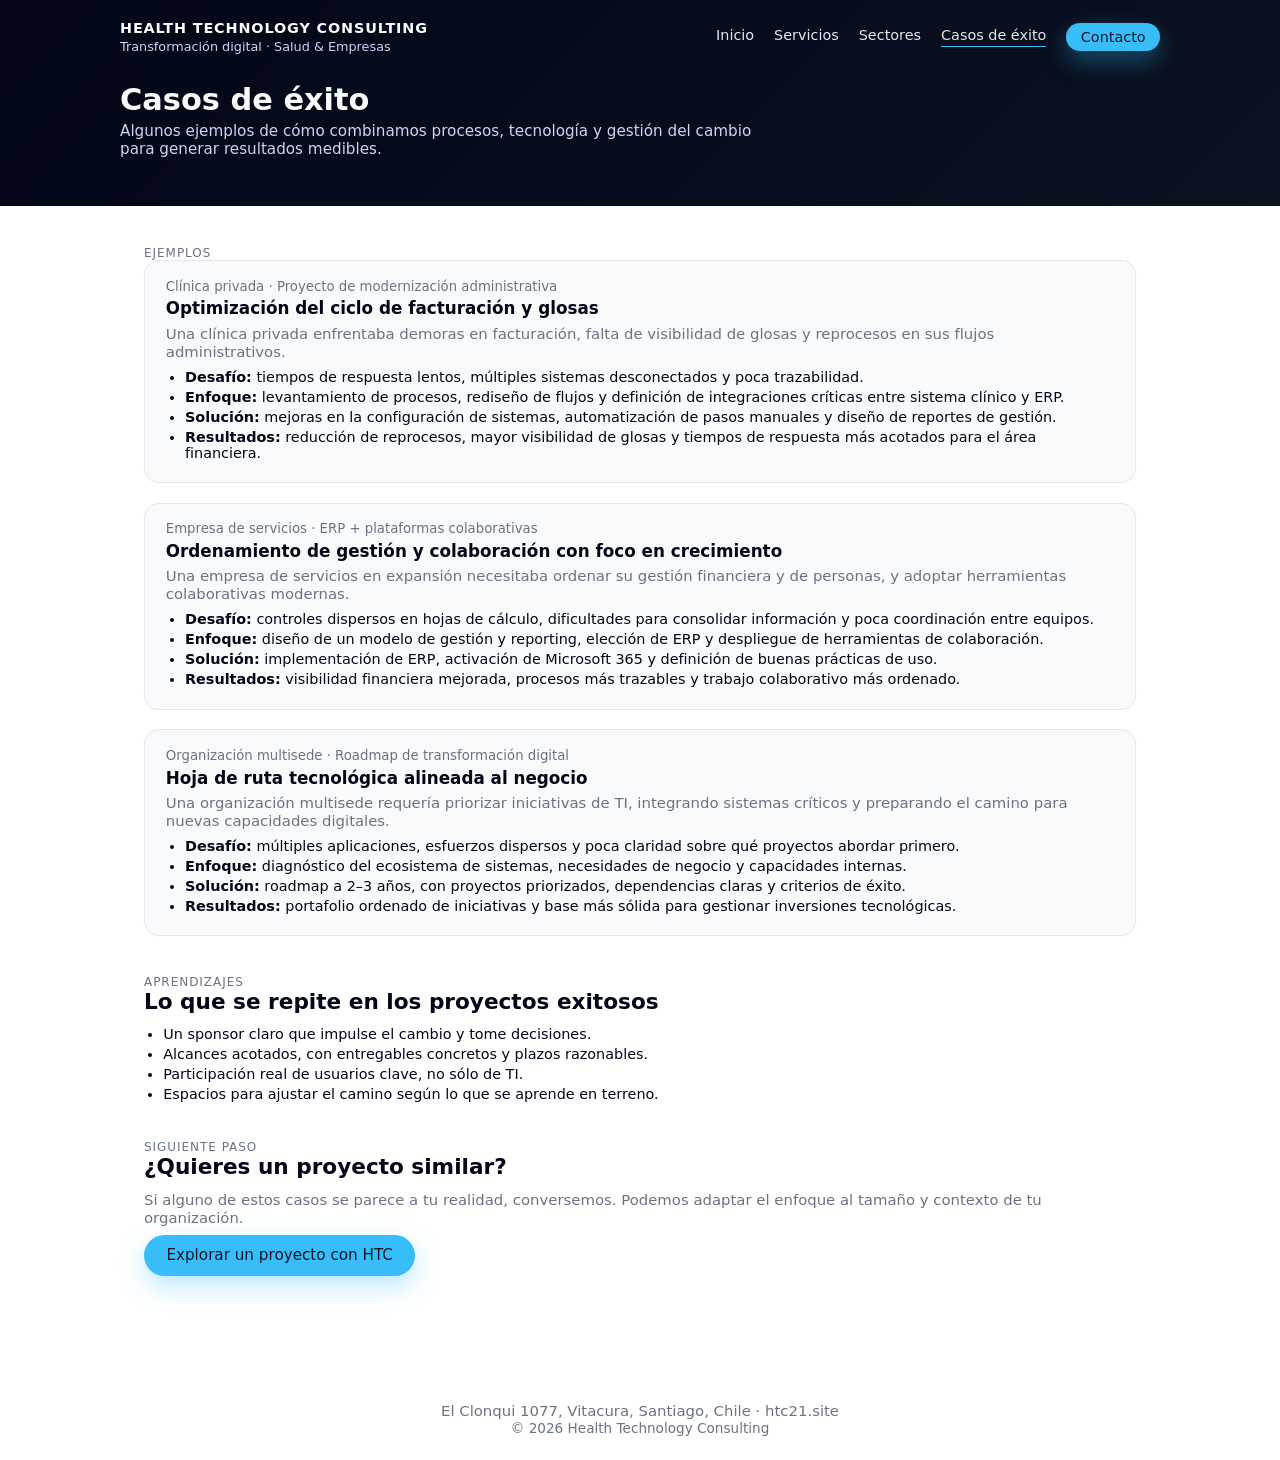
==== casos.html @ 1c78a52b "Add main pages for Health Technology Consulting website: index, sectors, and services - Created inde" ====
<!DOCTYPE html>
<html lang="es">
<head>
  <meta charset="UTF-8" />
  <title>Casos de éxito · Health Technology Consulting</title>
  <meta name="viewport" content="width=device-width, initial-scale=1.0" />
  <meta name="description" content="Casos de éxito de Health Technology Consulting en proyectos de transformación digital, integración de sistemas y mejora de procesos en salud y empresas." />
  <style>
    :root {
      --bg: #020617;
      --bg-light: #0b1220;
      --text-main: #020617;
      --text-soft: #6b7280;
      --accent: #38bdf8;
    }
    * { box-sizing: border-box; }
    body {
      font-family: system-ui, -apple-system, BlinkMacSystemFont, "Segoe UI", sans-serif;
      margin: 0;
      padding: 0;
      color: var(--text-main);
      background: #ffffff;
    }
    header {
      padding: 1.25rem 1.5rem 2.5rem;
      background: linear-gradient(135deg, var(--bg), var(--bg-light));
      color: #f9fafb;
    }
    .topbar {
      max-width: 1040px;
      margin: 0 auto 1.75rem;
      display: flex;
      flex-wrap: wrap;
      align-items: center;
      justify-content: space-between;
      gap: 1rem;
    }
    .brand {
      display: flex;
      flex-direction: column;
      gap: 0.2rem;
    }
    .brand-title {
      font-weight: 600;
      letter-spacing: 0.06em;
      text-transform: uppercase;
      font-size: 0.9rem;
    }
    .brand-sub {
      font-size: 0.8rem;
      color: #cbd5f5;
    }
    .nav {
      display: flex;
      flex-wrap: wrap;
      gap: 1.25rem;
      align-items: center;
      justify-content: flex-end;
      font-size: 0.9rem;
    }
    .nav a {
      color: #e5e7eb;
      text-decoration: none;
      padding-bottom: 0.15rem;
      border-bottom: 1px solid transparent;
    }
    .nav a:hover {
      border-bottom-color: rgba(148,163,184,0.9);
    }
    .nav a.active {
      border-bottom-color: var(--accent);
    }
    .nav a.nav-cta {
      border: none;
      padding: 0.4rem 0.9rem;
      border-radius: 999px;
      background: var(--accent);
      color: #0f172a;
      font-weight: 500;
      box-shadow: 0 10px 25px rgba(56,189,248,0.35);
    }
    .subtitle-header {
      max-width: 1040px;
      margin: 0 auto;
    }
    h1 {
      margin: 0.5rem 0 0.3rem;
      font-size: 1.9rem;
    }
    .subtitle {
      margin-top: 0.25rem;
      font-size: 0.95rem;
      color: #cbd5f5;
      max-width: 640px;
    }
    main {
      max-width: 1040px;
      margin: 2.5rem auto;
      padding: 0 1.5rem 3rem;
    }
    h2 {
      margin: 0 0 0.75rem;
      font-size: 1.35rem;
    }
    h3 {
      margin: 0 0 0.4rem;
      font-size: 1.05rem;
    }
    p { margin: 0.4rem 0 0.5rem; }
    .soft {
      color: var(--text-soft);
      font-size: 0.93rem;
    }
    .caps {
      text-transform: uppercase;
      letter-spacing: 0.08em;
      font-size: 0.75rem;
      color: var(--text-soft);
    }
    .section {
      margin-bottom: 2.4rem;
    }
    .case {
      border-radius: 0.9rem;
      border: 1px solid #e5e7eb;
      padding: 1.1rem 1.3rem;
      background: #f9fafb;
      margin-bottom: 1.2rem;
    }
    .case-meta {
      font-size: 0.83rem;
      color: var(--text-soft);
      margin-bottom: 0.3rem;
    }
    ul { padding-left: 1.2rem; margin: 0.4rem 0 0; }
    li { margin-bottom: 0.25rem; font-size: 0.9rem; }
    .btn-primary {
      display: inline-block;
      padding: 0.7rem 1.4rem;
      border-radius: 999px;
      border: none;
      cursor: pointer;
      font-size: 0.95rem;
      font-weight: 500;
      text-decoration: none;
      background: var(--accent);
      color: #0f172a;
      box-shadow: 0 10px 25px rgba(56,189,248,0.35);
      transition: transform 0.08s ease-out, box-shadow 0.08s ease-out;
    }
    .btn-primary:hover {
      transform: translateY(-1px);
      box-shadow: 0 14px 32px rgba(56,189,248,0.45);
    }
    a { color: #2563eb; text-decoration: none; }
    a:hover { text-decoration: underline; }
    footer {
      text-align: center;
      font-size: 0.85rem;
      color: var(--text-soft);
      margin: 0 0 1.5rem;
      padding: 0 1.5rem;
    }
  </style>
</head>
<body>
  <header>
    <div class="topbar">
      <div class="brand">
        <div class="brand-title">Health Technology Consulting</div>
        <div class="brand-sub">Transformación digital · Salud & Empresas</div>
      </div>
      <nav class="nav">
        <a href="index.html">Inicio</a>
        <a href="servicios.html">Servicios</a>
        <a href="sectores.html">Sectores</a>
        <a href="casos.html" class="active">Casos de éxito</a>
        <a href="contacto.html" class="nav-cta">Contacto</a>
      </nav>
    </div>
    <div class="subtitle-header">
      <h1>Casos de éxito</h1>
      <p class="subtitle">
        Algunos ejemplos de cómo combinamos procesos, tecnología y gestión del cambio para generar resultados medibles.
      </p>
    </div>
  </header>

  <main>
    <section class="section">
      <div class="caps">Ejemplos</div>

      <article class="case">
        <div class="case-meta">Clínica privada · Proyecto de modernización administrativa</div>
        <h3>Optimización del ciclo de facturación y glosas</h3>
        <p class="soft">
          Una clínica privada enfrentaba demoras en facturación, falta de visibilidad de glosas y reprocesos en sus flujos administrativos.
        </p>
        <ul>
          <li><strong>Desafío:</strong> tiempos de respuesta lentos, múltiples sistemas desconectados y poca trazabilidad.</li>
          <li><strong>Enfoque:</strong> levantamiento de procesos, rediseño de flujos y definición de integraciones críticas entre sistema clínico y ERP.</li>
          <li><strong>Solución:</strong> mejoras en la configuración de sistemas, automatización de pasos manuales y diseño de reportes de gestión.</li>
          <li><strong>Resultados:</strong> reducción de reprocesos, mayor visibilidad de glosas y tiempos de respuesta más acotados para el área financiera.</li>
        </ul>
      </article>

      <article class="case">
        <div class="case-meta">Empresa de servicios · ERP + plataformas colaborativas</div>
        <h3>Ordenamiento de gestión y colaboración con foco en crecimiento</h3>
        <p class="soft">
          Una empresa de servicios en expansión necesitaba ordenar su gestión financiera y de personas, y adoptar herramientas colaborativas modernas.
        </p>
        <ul>
          <li><strong>Desafío:</strong> controles dispersos en hojas de cálculo, dificultades para consolidar información y poca coordinación entre equipos.</li>
          <li><strong>Enfoque:</strong> diseño de un modelo de gestión y reporting, elección de ERP y despliegue de herramientas de colaboración.</li>
          <li><strong>Solución:</strong> implementación de ERP, activación de Microsoft 365 y definición de buenas prácticas de uso.</li>
          <li><strong>Resultados:</strong> visibilidad financiera mejorada, procesos más trazables y trabajo colaborativo más ordenado.</li>
        </ul>
      </article>

      <article class="case">
        <div class="case-meta">Organización multisede · Roadmap de transformación digital</div>
        <h3>Hoja de ruta tecnológica alineada al negocio</h3>
        <p class="soft">
          Una organización multisede requería priorizar iniciativas de TI, integrando sistemas críticos y preparando el camino para nuevas capacidades digitales.
        </p>
        <ul>
          <li><strong>Desafío:</strong> múltiples aplicaciones, esfuerzos dispersos y poca claridad sobre qué proyectos abordar primero.</li>
          <li><strong>Enfoque:</strong> diagnóstico del ecosistema de sistemas, necesidades de negocio y capacidades internas.</li>
          <li><strong>Solución:</strong> roadmap a 2–3 años, con proyectos priorizados, dependencias claras y criterios de éxito.</li>
          <li><strong>Resultados:</strong> portafolio ordenado de iniciativas y base más sólida para gestionar inversiones tecnológicas.</li>
        </ul>
      </article>
    </section>

    <section class="section">
      <div class="caps">Aprendizajes</div>
      <h2>Lo que se repite en los proyectos exitosos</h2>
      <ul>
        <li>Un sponsor claro que impulse el cambio y tome decisiones.</li>
        <li>Alcances acotados, con entregables concretos y plazos razonables.</li>
        <li>Participación real de usuarios clave, no sólo de TI.</li>
        <li>Espacios para ajustar el camino según lo que se aprende en terreno.</li>
      </ul>
    </section>

    <section class="section">
      <div class="caps">Siguiente paso</div>
      <h2>¿Quieres un proyecto similar?</h2>
      <p class="soft">
        Si alguno de estos casos se parece a tu realidad, conversemos. Podemos adaptar el enfoque al tamaño y contexto de tu organización.
      </p>
      <a class="btn-primary" href="contacto.html">Explorar un proyecto con HTC</a>
    </section>
  </main>

  <footer>
    <div class="soft">
      El Clonqui 1077, Vitacura, Santiago, Chile · htc21.site
    </div>
    © <span id="year"></span> Health Technology Consulting
  </footer>

  <script>
    document.getElementById('year').textContent = new Date().getFullYear();
  </script>
</body>
</html>
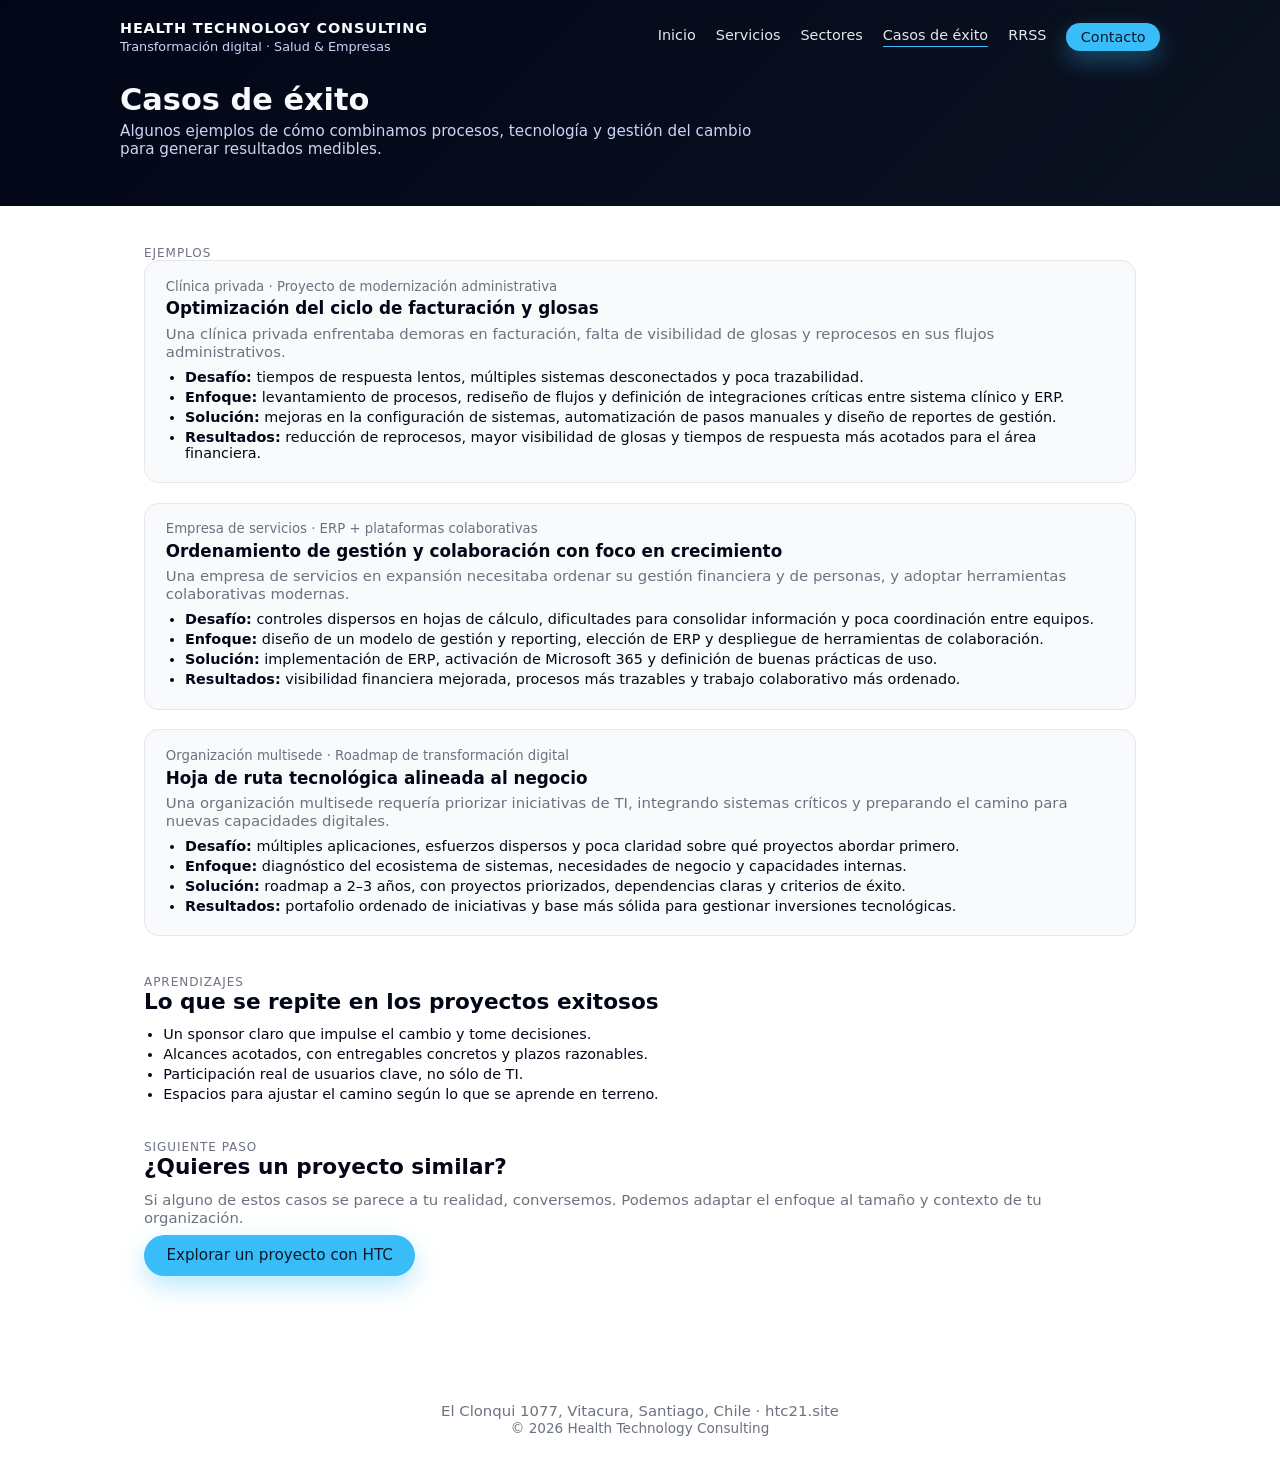
==== commit 216e0c44: "Add RRSS page and navigation link to enhance social media presence" ====
--- a/casos.html
+++ b/casos.html
@@ -5,6 +5,9 @@
   <title>Casos de éxito · Health Technology Consulting</title>
   <meta name="viewport" content="width=device-width, initial-scale=1.0" />
   <meta name="description" content="Casos de éxito de Health Technology Consulting en proyectos de transformación digital, integración de sistemas y mejora de procesos en salud y empresas." />
+  <!-- Cloudflare Web Analytics -->
+  <script defer src="https://static.cloudflareinsights.com/beacon.min.js" data-cf-beacon='{"token": "3866fabbafff4f0fb1243a3785478f1d"}'></script>
+  <!-- End Cloudflare Web Analytics -->
   <style>
     :root {
       --bg: #020617;
@@ -175,6 +178,7 @@
         <a href="servicios.html">Servicios</a>
         <a href="sectores.html">Sectores</a>
         <a href="casos.html" class="active">Casos de éxito</a>
+        <a href="rrss.html">RRSS</a>
         <a href="contacto.html" class="nav-cta">Contacto</a>
       </nav>
     </div>
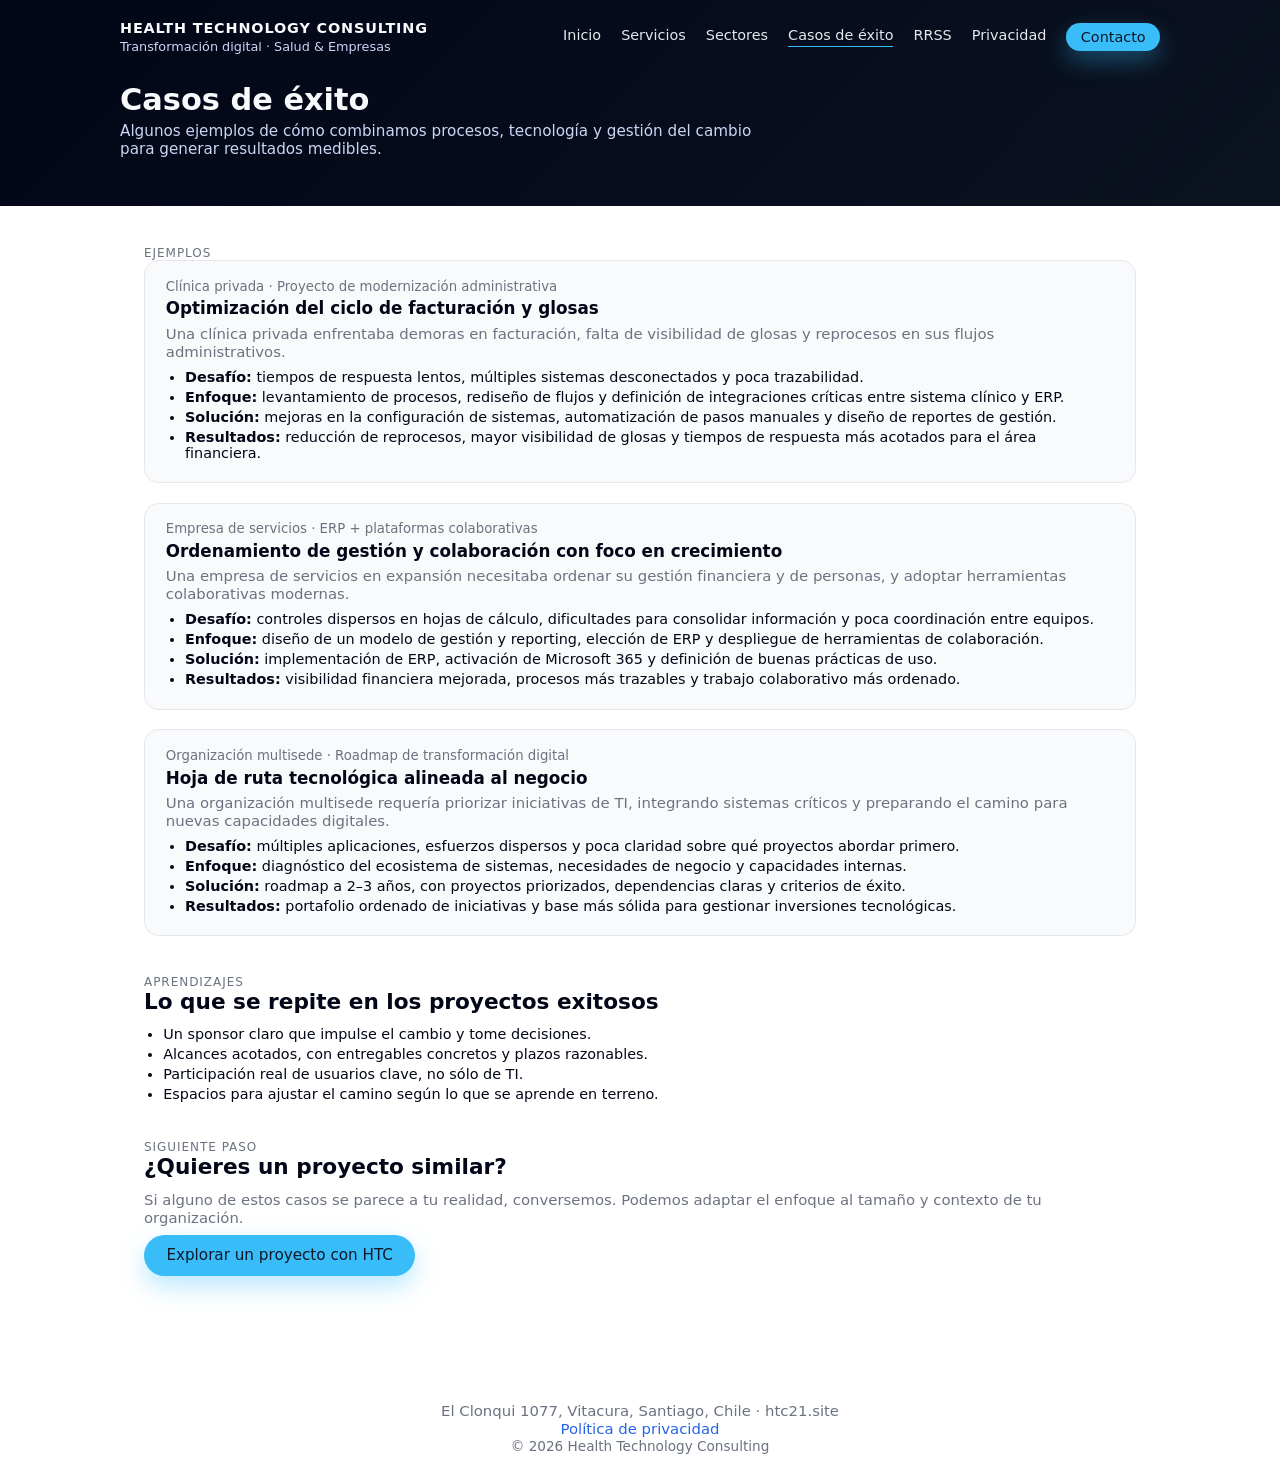
==== commit dadd9d00: "Add privacy policy page and link it in navigation and footer across multiple HTML files" ====
--- a/casos.html
+++ b/casos.html
@@ -179,6 +179,7 @@
         <a href="sectores.html">Sectores</a>
         <a href="casos.html" class="active">Casos de éxito</a>
         <a href="rrss.html">RRSS</a>
+        <a href="privacidad.html">Privacidad</a>
         <a href="contacto.html" class="nav-cta">Contacto</a>
       </nav>
     </div>
@@ -262,6 +263,9 @@
     <div class="soft">
       El Clonqui 1077, Vitacura, Santiago, Chile · htc21.site
     </div>
+    <div class="soft">
+      <a href="privacidad.html">Política de privacidad</a>
+    </div>
     © <span id="year"></span> Health Technology Consulting
   </footer>
 
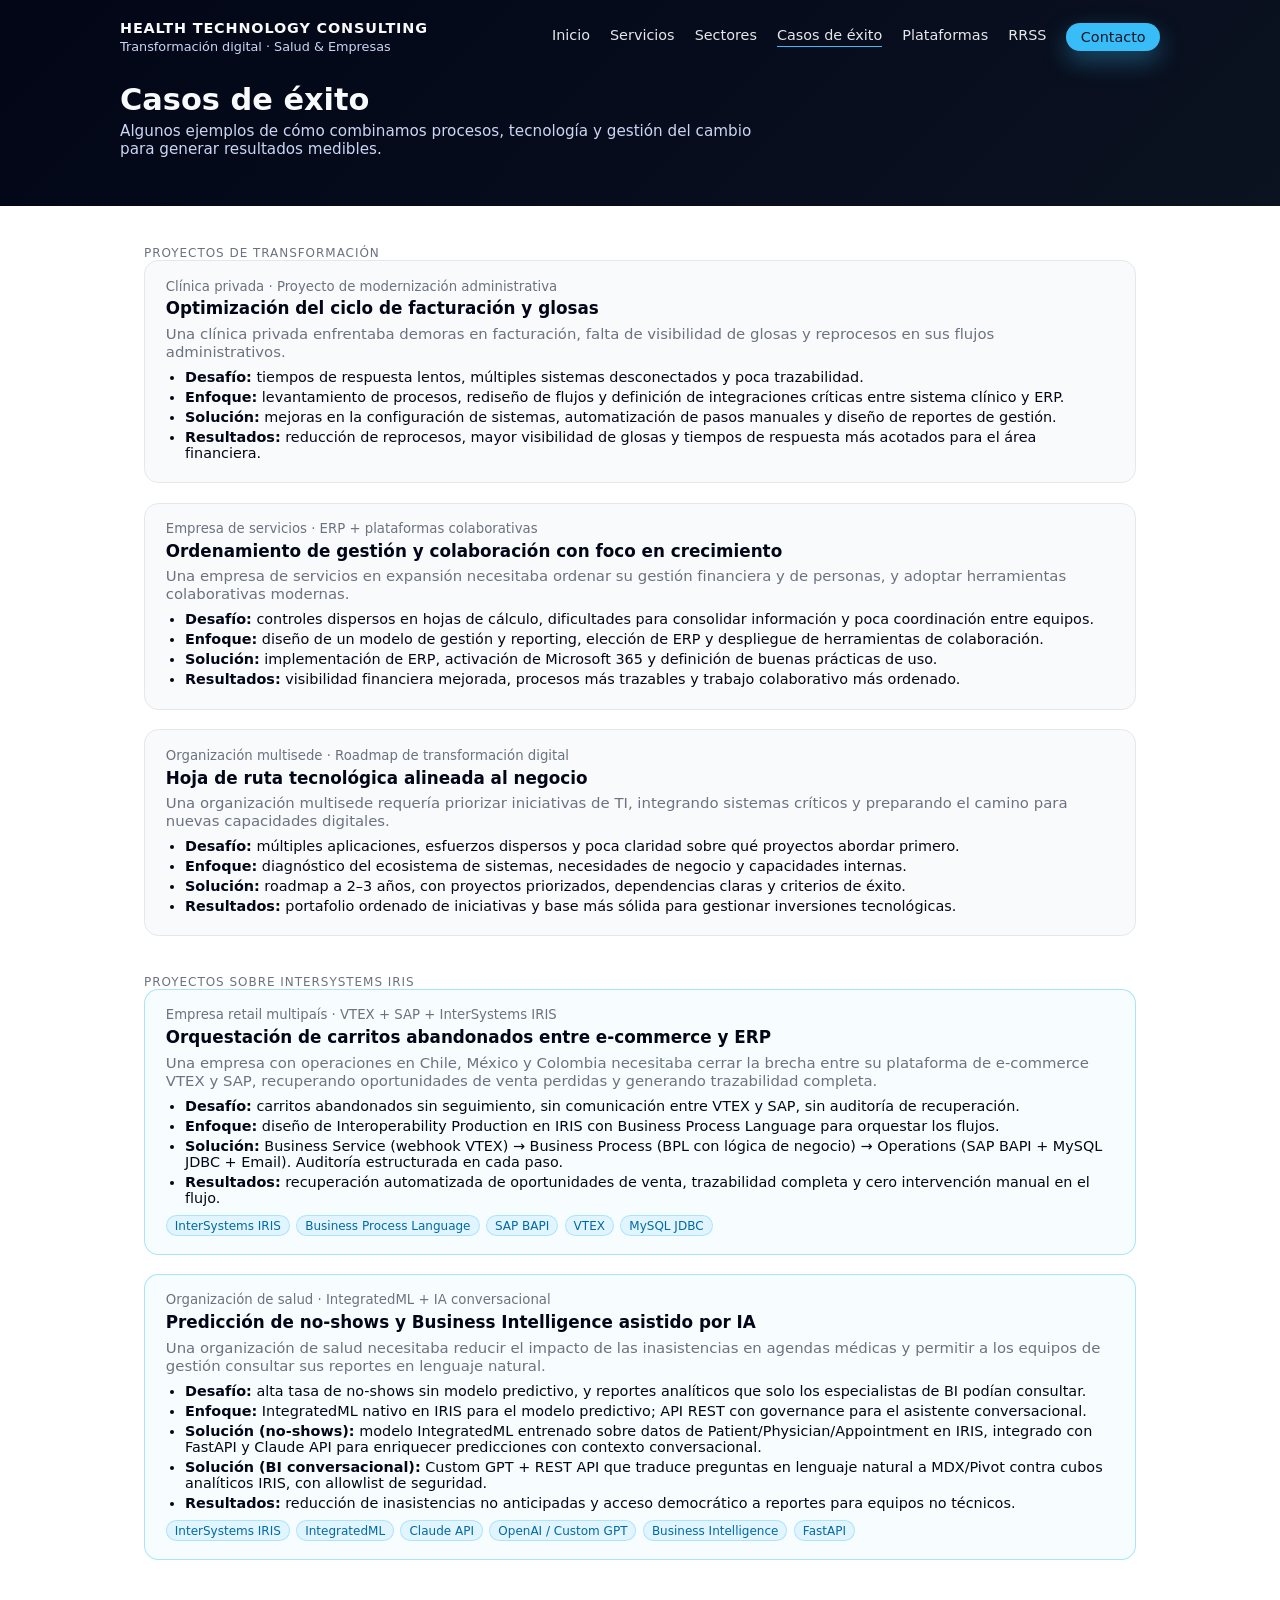
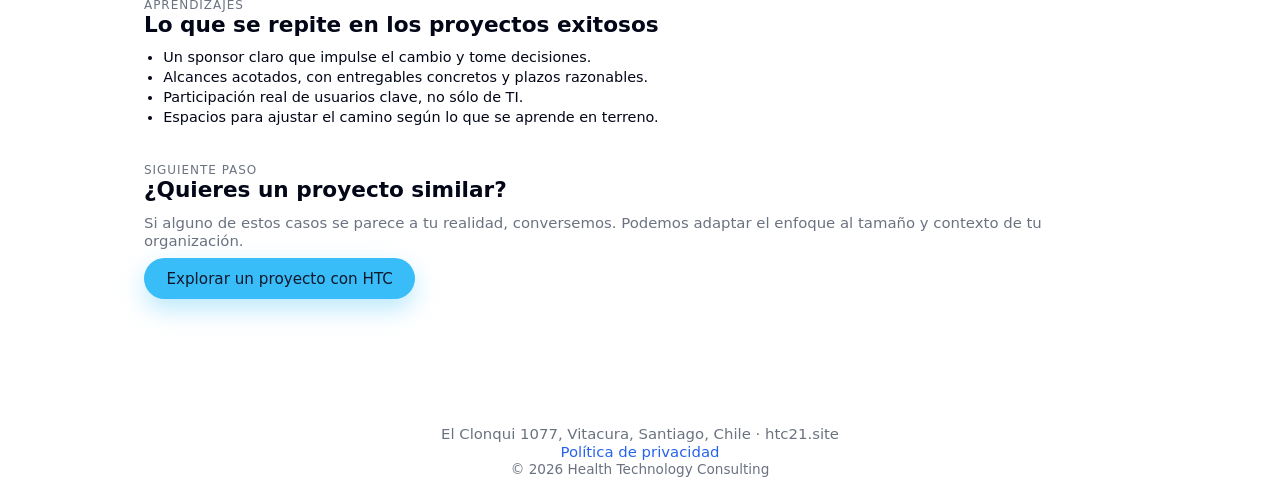
==== commit 302f52d0: "feat: Update sectores and servicios pages with new content and improved descriptions; add intersyste" ====
--- a/casos.html
+++ b/casos.html
@@ -4,166 +4,17 @@
   <meta charset="UTF-8" />
   <title>Casos de éxito · Health Technology Consulting</title>
   <meta name="viewport" content="width=device-width, initial-scale=1.0" />
-  <meta name="description" content="Casos de éxito de Health Technology Consulting en proyectos de transformación digital, integración de sistemas y mejora de procesos en salud y empresas." />
+  <meta name="description" content="Casos de éxito de Health Technology Consulting en proyectos de transformación digital, integración de sistemas, InterSystems IRIS y mejora de procesos en salud y empresas." />
   <!-- Cloudflare Web Analytics -->
   <script defer src="https://static.cloudflareinsights.com/beacon.min.js" data-cf-beacon='{"token": "3866fabbafff4f0fb1243a3785478f1d"}'></script>
   <!-- End Cloudflare Web Analytics -->
+  <link rel="stylesheet" href="style.css" />
   <style>
-    :root {
-      --bg: #020617;
-      --bg-light: #0b1220;
-      --text-main: #020617;
-      --text-soft: #6b7280;
-      --accent: #38bdf8;
-    }
-    * { box-sizing: border-box; }
-    body {
-      font-family: system-ui, -apple-system, BlinkMacSystemFont, "Segoe UI", sans-serif;
-      margin: 0;
-      padding: 0;
-      color: var(--text-main);
-      background: #ffffff;
-    }
-    header {
-      padding: 1.25rem 1.5rem 2.5rem;
-      background: linear-gradient(135deg, var(--bg), var(--bg-light));
-      color: #f9fafb;
-    }
-    .topbar {
-      max-width: 1040px;
-      margin: 0 auto 1.75rem;
-      display: flex;
-      flex-wrap: wrap;
-      align-items: center;
-      justify-content: space-between;
-      gap: 1rem;
-    }
-    .brand {
-      display: flex;
-      flex-direction: column;
-      gap: 0.2rem;
-    }
-    .brand-title {
-      font-weight: 600;
-      letter-spacing: 0.06em;
-      text-transform: uppercase;
-      font-size: 0.9rem;
-    }
-    .brand-sub {
-      font-size: 0.8rem;
-      color: #cbd5f5;
-    }
-    .nav {
-      display: flex;
-      flex-wrap: wrap;
-      gap: 1.25rem;
-      align-items: center;
-      justify-content: flex-end;
-      font-size: 0.9rem;
-    }
-    .nav a {
-      color: #e5e7eb;
-      text-decoration: none;
-      padding-bottom: 0.15rem;
-      border-bottom: 1px solid transparent;
-    }
-    .nav a:hover {
-      border-bottom-color: rgba(148,163,184,0.9);
-    }
-    .nav a.active {
-      border-bottom-color: var(--accent);
-    }
-    .nav a.nav-cta {
-      border: none;
-      padding: 0.4rem 0.9rem;
-      border-radius: 999px;
-      background: var(--accent);
-      color: #0f172a;
-      font-weight: 500;
-      box-shadow: 0 10px 25px rgba(56,189,248,0.35);
-    }
-    .subtitle-header {
-      max-width: 1040px;
-      margin: 0 auto;
-    }
-    h1 {
-      margin: 0.5rem 0 0.3rem;
-      font-size: 1.9rem;
-    }
-    .subtitle {
-      margin-top: 0.25rem;
-      font-size: 0.95rem;
-      color: #cbd5f5;
-      max-width: 640px;
-    }
-    main {
-      max-width: 1040px;
-      margin: 2.5rem auto;
-      padding: 0 1.5rem 3rem;
-    }
-    h2 {
-      margin: 0 0 0.75rem;
-      font-size: 1.35rem;
-    }
-    h3 {
-      margin: 0 0 0.4rem;
-      font-size: 1.05rem;
-    }
-    p { margin: 0.4rem 0 0.5rem; }
-    .soft {
-      color: var(--text-soft);
-      font-size: 0.93rem;
-    }
-    .caps {
-      text-transform: uppercase;
-      letter-spacing: 0.08em;
-      font-size: 0.75rem;
-      color: var(--text-soft);
-    }
-    .section {
-      margin-bottom: 2.4rem;
-    }
-    .case {
-      border-radius: 0.9rem;
-      border: 1px solid #e5e7eb;
-      padding: 1.1rem 1.3rem;
-      background: #f9fafb;
-      margin-bottom: 1.2rem;
-    }
-    .case-meta {
-      font-size: 0.83rem;
-      color: var(--text-soft);
-      margin-bottom: 0.3rem;
-    }
-    ul { padding-left: 1.2rem; margin: 0.4rem 0 0; }
-    li { margin-bottom: 0.25rem; font-size: 0.9rem; }
-    .btn-primary {
-      display: inline-block;
-      padding: 0.7rem 1.4rem;
-      border-radius: 999px;
-      border: none;
-      cursor: pointer;
-      font-size: 0.95rem;
-      font-weight: 500;
-      text-decoration: none;
-      background: var(--accent);
-      color: #0f172a;
-      box-shadow: 0 10px 25px rgba(56,189,248,0.35);
-      transition: transform 0.08s ease-out, box-shadow 0.08s ease-out;
-    }
-    .btn-primary:hover {
-      transform: translateY(-1px);
-      box-shadow: 0 14px 32px rgba(56,189,248,0.45);
-    }
-    a { color: #2563eb; text-decoration: none; }
-    a:hover { text-decoration: underline; }
-    footer {
-      text-align: center;
-      font-size: 0.85rem;
-      color: var(--text-soft);
-      margin: 0 0 1.5rem;
-      padding: 0 1.5rem;
-    }
+    .case { border-radius: 0.9rem; border: 1px solid #e5e7eb; padding: 1.1rem 1.3rem; background: #f9fafb; margin-bottom: 1.2rem; }
+    .case.highlight { border-color: rgba(56,189,248,0.4); background: rgba(56,189,248,0.04); }
+    .case-meta { font-size: 0.83rem; color: var(--text-soft); margin-bottom: 0.3rem; }
+    .tag-row { display: flex; flex-wrap: wrap; gap: 0.4rem; margin-top: 0.6rem; }
+    .tag { font-size: 0.75rem; padding: 0.15rem 0.5rem; border-radius: 999px; background: rgba(56,189,248,0.12); color: #0369a1; border: 1px solid rgba(56,189,248,0.3); }
   </style>
 </head>
 <body>
@@ -177,9 +28,9 @@
         <a href="index.html">Inicio</a>
         <a href="servicios.html">Servicios</a>
         <a href="sectores.html">Sectores</a>
-        <a href="casos.html" class="active">Casos de éxito</a>
+        <a href="casos.html" class="active" aria-current="page">Casos de éxito</a>
+        <a href="intersystems.html">Plataformas</a>
         <a href="rrss.html">RRSS</a>
-        <a href="privacidad.html">Privacidad</a>
         <a href="contacto.html" class="nav-cta">Contacto</a>
       </nav>
     </div>
@@ -193,7 +44,7 @@
 
   <main>
     <section class="section">
-      <div class="caps">Ejemplos</div>
+      <div class="caps">Proyectos de transformación</div>
 
       <article class="case">
         <div class="case-meta">Clínica privada · Proyecto de modernización administrativa</div>
@@ -239,6 +90,54 @@
     </section>
 
     <section class="section">
+      <div class="caps">Proyectos sobre InterSystems IRIS</div>
+
+      <article class="case highlight">
+        <div class="case-meta">Empresa retail multipaís · VTEX + SAP + InterSystems IRIS</div>
+        <h3>Orquestación de carritos abandonados entre e-commerce y ERP</h3>
+        <p class="soft">
+          Una empresa con operaciones en Chile, México y Colombia necesitaba cerrar la brecha entre su plataforma de e-commerce VTEX y SAP, recuperando oportunidades de venta perdidas y generando trazabilidad completa.
+        </p>
+        <ul>
+          <li><strong>Desafío:</strong> carritos abandonados sin seguimiento, sin comunicación entre VTEX y SAP, sin auditoría de recuperación.</li>
+          <li><strong>Enfoque:</strong> diseño de Interoperability Production en IRIS con Business Process Language para orquestar los flujos.</li>
+          <li><strong>Solución:</strong> Business Service (webhook VTEX) → Business Process (BPL con lógica de negocio) → Operations (SAP BAPI + MySQL JDBC + Email). Auditoría estructurada en cada paso.</li>
+          <li><strong>Resultados:</strong> recuperación automatizada de oportunidades de venta, trazabilidad completa y cero intervención manual en el flujo.</li>
+        </ul>
+        <div class="tag-row">
+          <span class="tag">InterSystems IRIS</span>
+          <span class="tag">Business Process Language</span>
+          <span class="tag">SAP BAPI</span>
+          <span class="tag">VTEX</span>
+          <span class="tag">MySQL JDBC</span>
+        </div>
+      </article>
+
+      <article class="case highlight">
+        <div class="case-meta">Organización de salud · IntegratedML + IA conversacional</div>
+        <h3>Predicción de no-shows y Business Intelligence asistido por IA</h3>
+        <p class="soft">
+          Una organización de salud necesitaba reducir el impacto de las inasistencias en agendas médicas y permitir a los equipos de gestión consultar sus reportes en lenguaje natural.
+        </p>
+        <ul>
+          <li><strong>Desafío:</strong> alta tasa de no-shows sin modelo predictivo, y reportes analíticos que solo los especialistas de BI podían consultar.</li>
+          <li><strong>Enfoque:</strong> IntegratedML nativo en IRIS para el modelo predictivo; API REST con governance para el asistente conversacional.</li>
+          <li><strong>Solución (no-shows):</strong> modelo IntegratedML entrenado sobre datos de Patient/Physician/Appointment en IRIS, integrado con FastAPI y Claude API para enriquecer predicciones con contexto conversacional.</li>
+          <li><strong>Solución (BI conversacional):</strong> Custom GPT + REST API que traduce preguntas en lenguaje natural a MDX/Pivot contra cubos analíticos IRIS, con allowlist de seguridad.</li>
+          <li><strong>Resultados:</strong> reducción de inasistencias no anticipadas y acceso democrático a reportes para equipos no técnicos.</li>
+        </ul>
+        <div class="tag-row">
+          <span class="tag">InterSystems IRIS</span>
+          <span class="tag">IntegratedML</span>
+          <span class="tag">Claude API</span>
+          <span class="tag">OpenAI / Custom GPT</span>
+          <span class="tag">Business Intelligence</span>
+          <span class="tag">FastAPI</span>
+        </div>
+      </article>
+    </section>
+
+    <section class="section">
       <div class="caps">Aprendizajes</div>
       <h2>Lo que se repite en los proyectos exitosos</h2>
       <ul>
--- a/style.css
+++ b/style.css
@@ -0,0 +1,147 @@
+:root {
+  --bg: #020617;
+  --bg-light: #0b1220;
+  --text-main: #020617;
+  --text-soft: #6b7280;
+  --accent: #38bdf8;
+}
+* { box-sizing: border-box; }
+body {
+  font-family: system-ui, -apple-system, BlinkMacSystemFont, "Segoe UI", sans-serif;
+  margin: 0;
+  padding: 0;
+  color: var(--text-main);
+  background: #ffffff;
+}
+header {
+  padding: 1.25rem 1.5rem 2.5rem;
+  background: linear-gradient(135deg, var(--bg), var(--bg-light));
+  color: #f9fafb;
+}
+.topbar {
+  max-width: 1040px;
+  margin: 0 auto 1.75rem;
+  display: flex;
+  flex-wrap: wrap;
+  align-items: center;
+  justify-content: space-between;
+  gap: 1rem;
+}
+.brand {
+  display: flex;
+  flex-direction: column;
+  gap: 0.2rem;
+}
+.brand-title {
+  font-weight: 600;
+  letter-spacing: 0.06em;
+  text-transform: uppercase;
+  font-size: 0.9rem;
+}
+.brand-sub {
+  font-size: 0.8rem;
+  color: #cbd5f5;
+}
+.nav {
+  display: flex;
+  flex-wrap: wrap;
+  gap: 1.25rem;
+  align-items: center;
+  justify-content: flex-end;
+  font-size: 0.9rem;
+}
+.nav a {
+  color: #e5e7eb;
+  text-decoration: none;
+  padding-bottom: 0.15rem;
+  border-bottom: 1px solid transparent;
+}
+.nav a:hover {
+  border-bottom-color: rgba(148,163,184,0.9);
+}
+.nav a.active {
+  border-bottom-color: var(--accent);
+}
+.nav a.nav-cta {
+  border: none;
+  padding: 0.4rem 0.9rem;
+  border-radius: 999px;
+  background: var(--accent);
+  color: #0f172a;
+  font-weight: 500;
+  box-shadow: 0 10px 25px rgba(56,189,248,0.35);
+}
+.nav a.nav-cta:hover {
+  border: none;
+  box-shadow: 0 14px 32px rgba(56,189,248,0.45);
+}
+.subtitle-header {
+  max-width: 1040px;
+  margin: 0 auto;
+}
+h1 {
+  margin: 0.5rem 0 0.3rem;
+  font-size: 1.9rem;
+}
+.subtitle {
+  margin-top: 0.25rem;
+  font-size: 0.95rem;
+  color: #cbd5f5;
+  max-width: 640px;
+}
+main {
+  max-width: 1040px;
+  margin: 2.5rem auto;
+  padding: 0 1.5rem 3rem;
+}
+h2 {
+  margin: 0 0 0.75rem;
+  font-size: 1.35rem;
+}
+h3 {
+  margin: 0 0 0.4rem;
+  font-size: 1.05rem;
+}
+p { margin: 0.4rem 0 0.5rem; }
+.caps {
+  text-transform: uppercase;
+  letter-spacing: 0.08em;
+  font-size: 0.75rem;
+  color: var(--text-soft);
+}
+.soft {
+  color: var(--text-soft);
+  font-size: 0.93rem;
+}
+.section {
+  margin-bottom: 2.4rem;
+}
+ul { padding-left: 1.2rem; margin: 0.4rem 0 0; }
+li { margin-bottom: 0.25rem; font-size: 0.9rem; }
+.btn-primary {
+  display: inline-block;
+  padding: 0.7rem 1.4rem;
+  border-radius: 999px;
+  border: none;
+  cursor: pointer;
+  font-size: 0.95rem;
+  font-weight: 500;
+  text-decoration: none;
+  background: var(--accent);
+  color: #0f172a;
+  box-shadow: 0 10px 25px rgba(56,189,248,0.35);
+  transition: transform 0.08s ease-out, box-shadow 0.08s ease-out;
+}
+.btn-primary:hover {
+  transform: translateY(-1px);
+  box-shadow: 0 14px 32px rgba(56,189,248,0.45);
+}
+a { color: #2563eb; text-decoration: none; }
+a:hover { text-decoration: underline; }
+footer {
+  text-align: center;
+  font-size: 0.85rem;
+  color: var(--text-soft);
+  margin: 0 0 1.5rem;
+  padding: 0 1.5rem;
+}
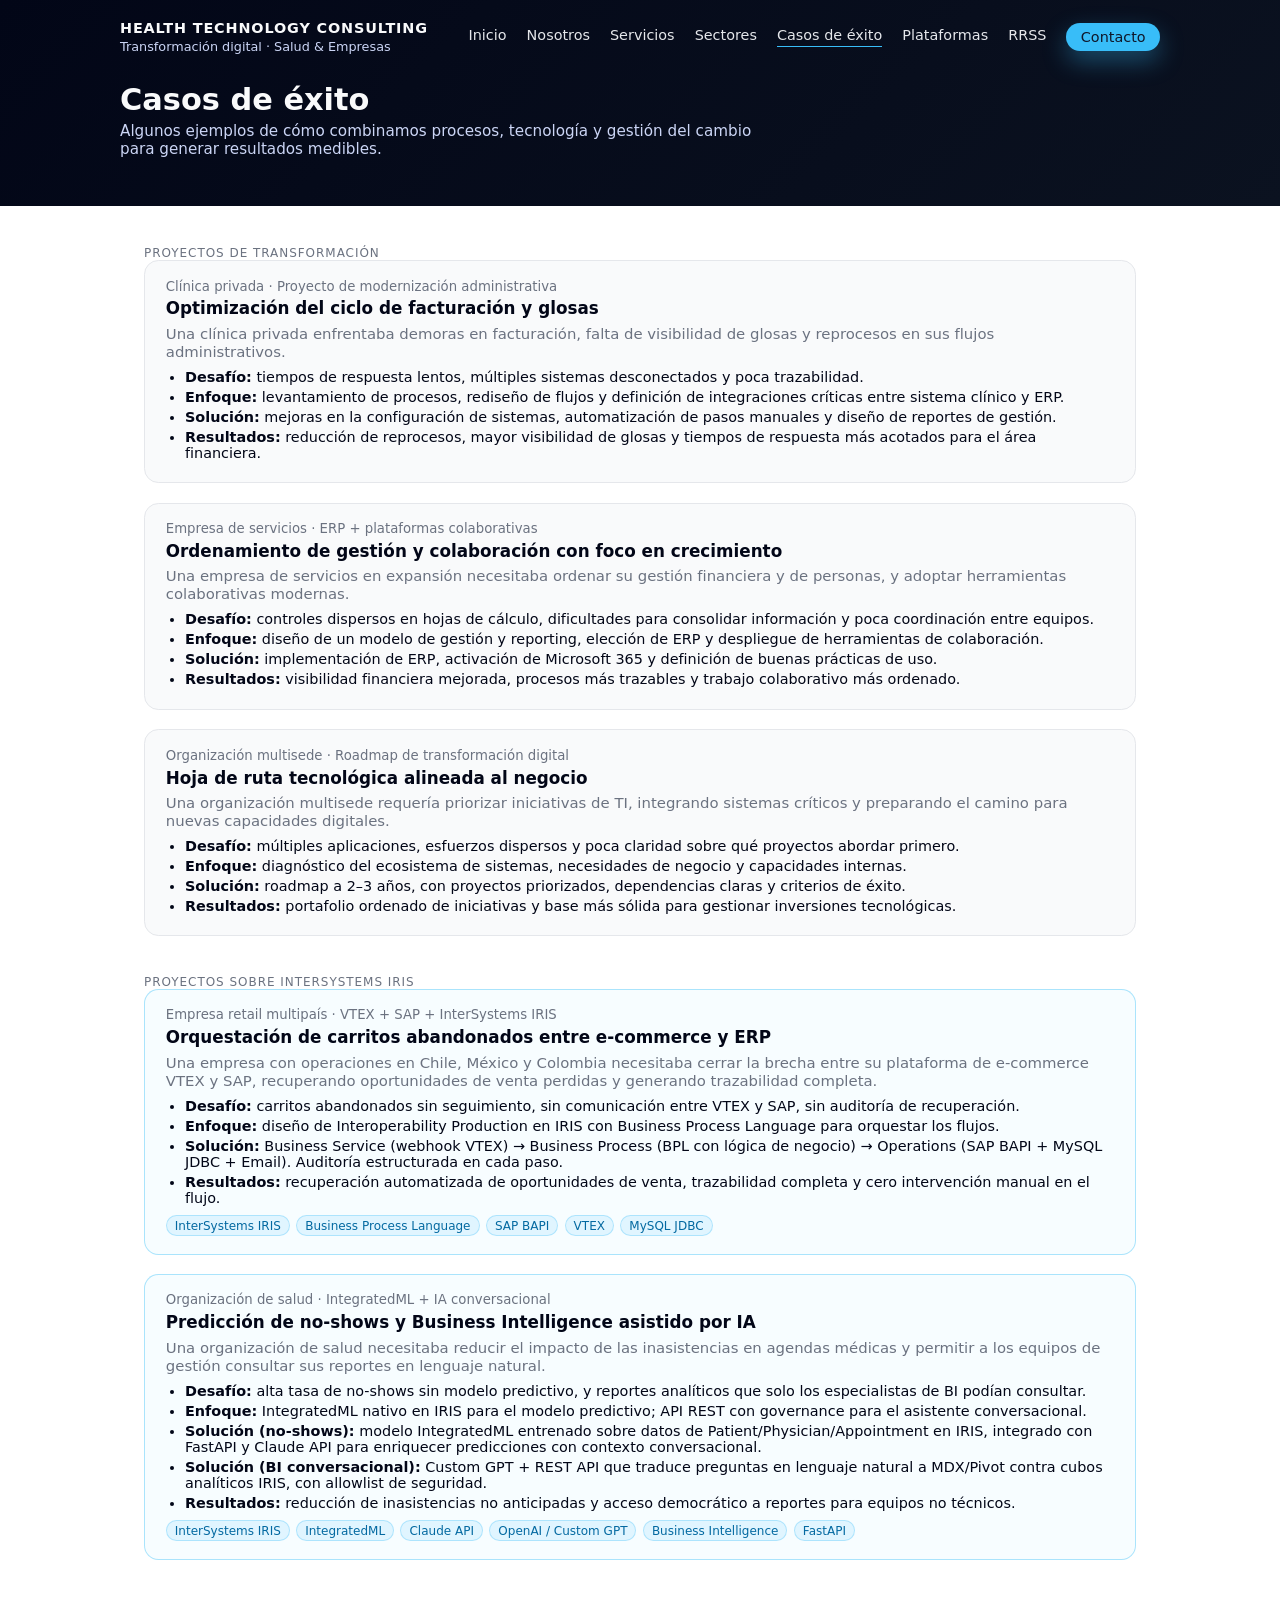
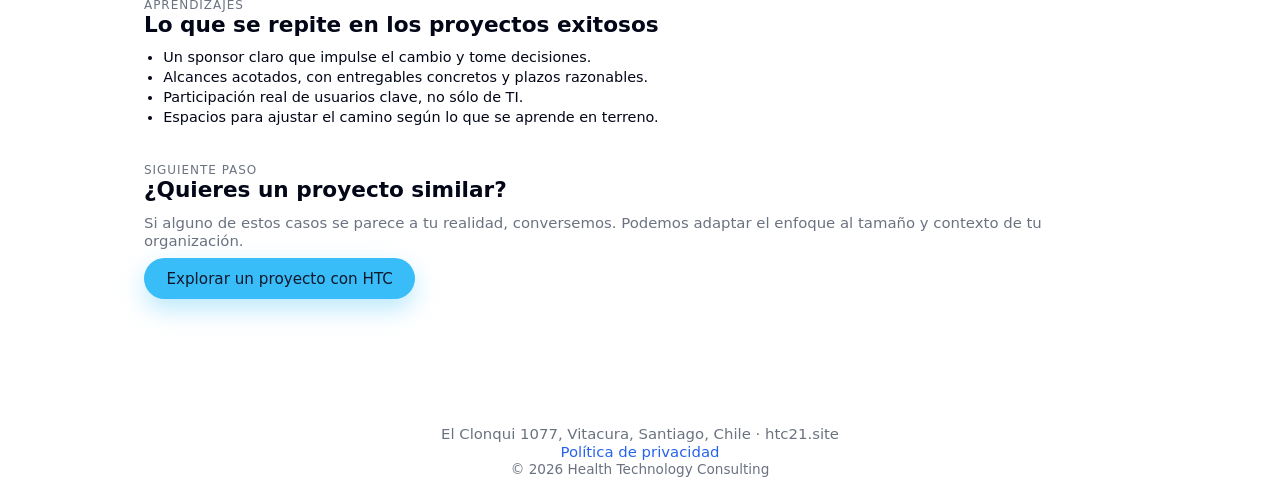
==== commit a63509f1: "feat: Add "Nosotros" page with founder profile and integrate navigation link across multiple pages" ====
--- a/casos.html
+++ b/casos.html
@@ -26,6 +26,7 @@
       </div>
       <nav class="nav">
         <a href="index.html">Inicio</a>
+        <a href="nosotros.html">Nosotros</a>
         <a href="servicios.html">Servicios</a>
         <a href="sectores.html">Sectores</a>
         <a href="casos.html" class="active" aria-current="page">Casos de éxito</a>
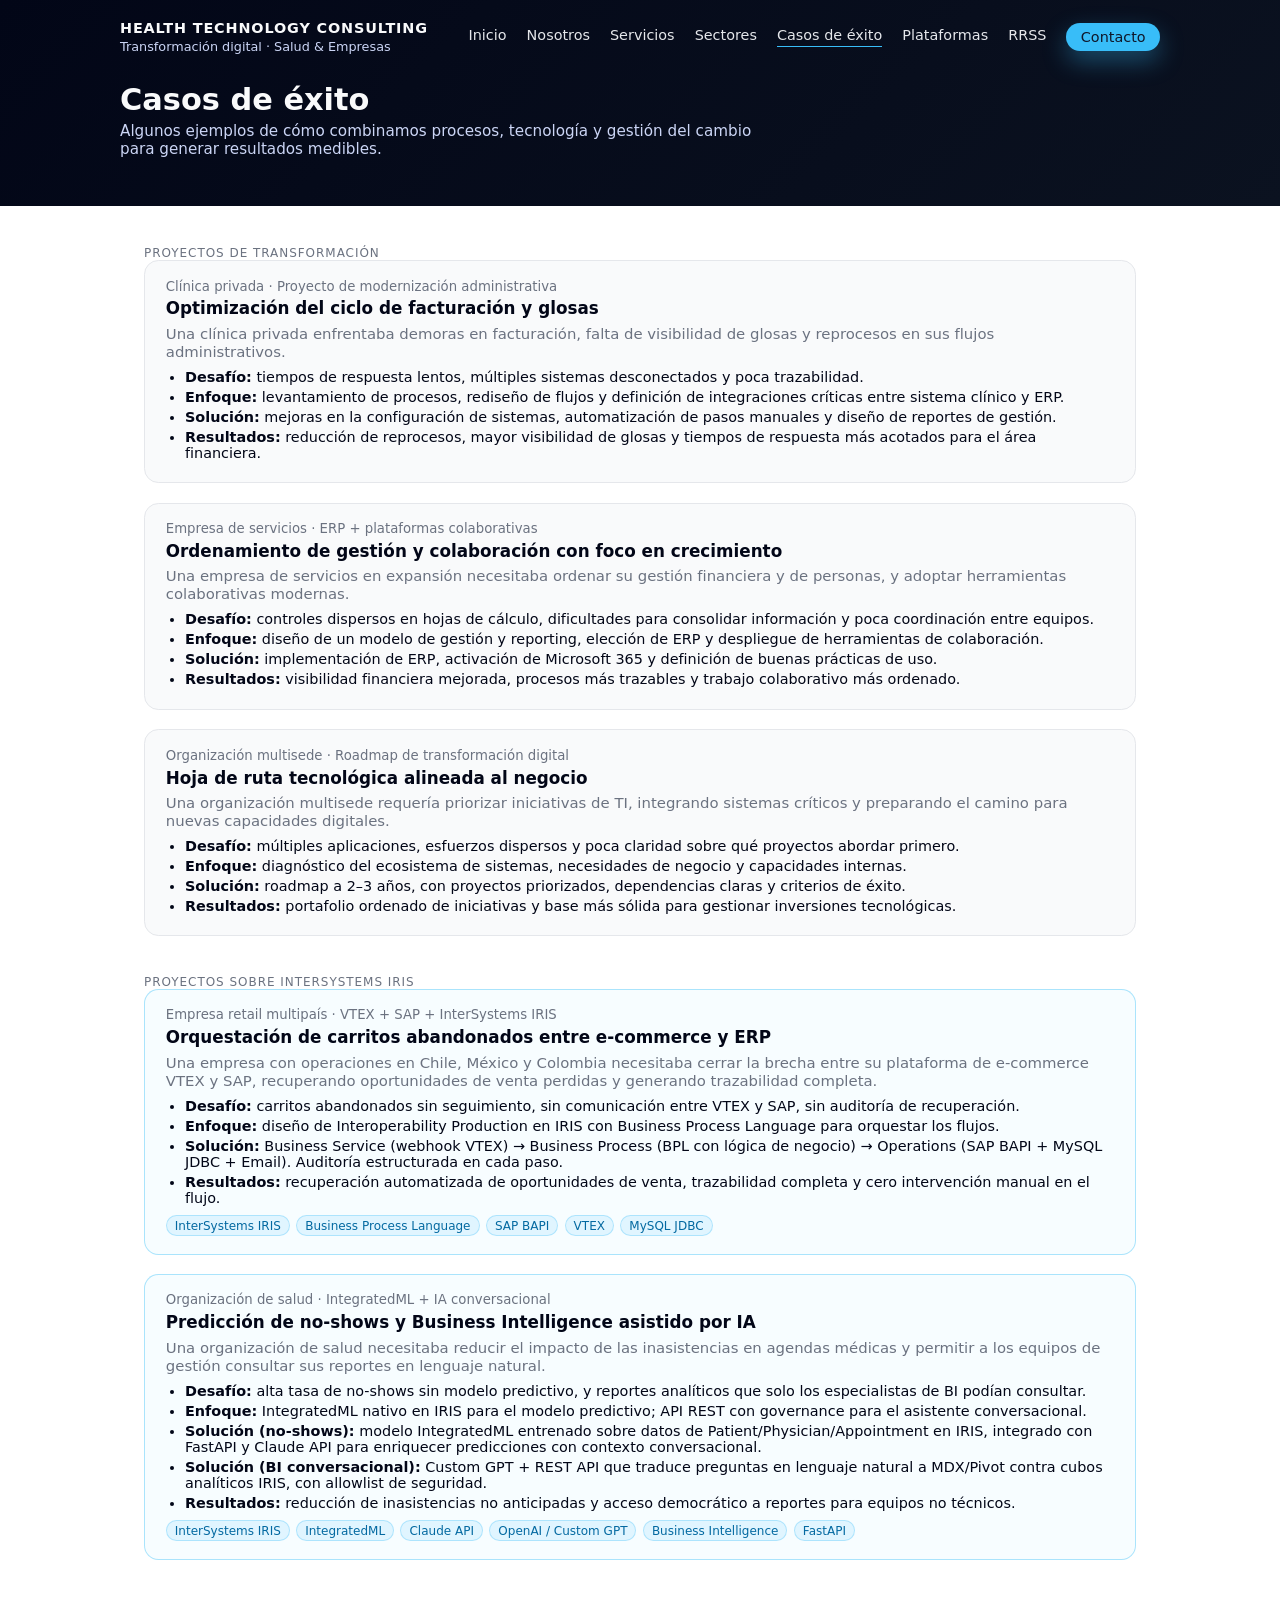
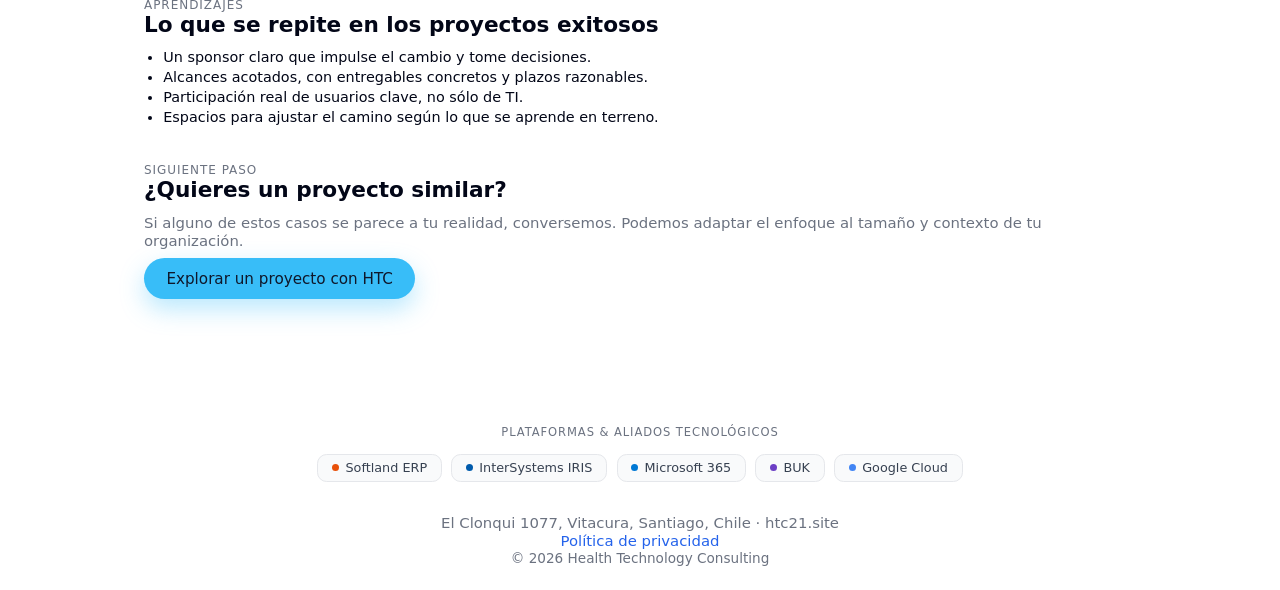
==== commit 875218a4: "feat: Add partner strip section with technology platforms and allies across multiple pages; update C" ====
--- a/casos.html
+++ b/casos.html
@@ -159,6 +159,27 @@
     </section>
   </main>
 
+  <div class="partner-strip">
+    <div class="partner-strip-label">Plataformas &amp; aliados tecnológicos</div>
+    <div class="partner-grid">
+      <a class="partner-badge" href="https://softland.com/cl/" target="_blank" rel="noopener">
+        <span class="pb-dot" style="background:#E8500A;"></span>Softland ERP
+      </a>
+      <a class="partner-badge" href="https://www.intersystems.com/products/intersystems-iris/" target="_blank" rel="noopener">
+        <span class="pb-dot" style="background:#005BAC;"></span>InterSystems IRIS
+      </a>
+      <a class="partner-badge" href="https://www.microsoft.com/es-cl/microsoft-365" target="_blank" rel="noopener">
+        <span class="pb-dot" style="background:#0078D4;"></span>Microsoft 365
+      </a>
+      <a class="partner-badge" href="https://www.buk.cl/" target="_blank" rel="noopener">
+        <span class="pb-dot" style="background:#6C3FC5;"></span>BUK
+      </a>
+      <a class="partner-badge" href="https://cloud.google.com/" target="_blank" rel="noopener">
+        <span class="pb-dot" style="background:#4285F4;"></span>Google Cloud
+      </a>
+    </div>
+  </div>
+
   <footer>
     <div class="soft">
       El Clonqui 1077, Vitacura, Santiago, Chile · htc21.site
--- a/style.css
+++ b/style.css
@@ -145,3 +145,48 @@
   margin: 0 0 1.5rem;
   padding: 0 1.5rem;
 }
+.partner-strip {
+  max-width: 1040px;
+  margin: 0 auto 2rem;
+  padding: 0 1.5rem;
+}
+.partner-strip-label {
+  text-transform: uppercase;
+  letter-spacing: 0.08em;
+  font-size: 0.72rem;
+  color: var(--text-soft);
+  text-align: center;
+  margin-bottom: 0.9rem;
+}
+.partner-grid {
+  display: flex;
+  flex-wrap: wrap;
+  gap: 0.6rem;
+  justify-content: center;
+  align-items: center;
+}
+.partner-badge {
+  display: inline-flex;
+  align-items: center;
+  gap: 0.4rem;
+  padding: 0.35rem 0.85rem;
+  border-radius: 0.6rem;
+  border: 1px solid #e5e7eb;
+  background: #f9fafb;
+  font-size: 0.8rem;
+  font-weight: 500;
+  color: #374151;
+  text-decoration: none;
+  transition: border-color 0.1s, background 0.1s;
+}
+.partner-badge:hover {
+  border-color: #d1d5db;
+  background: #f3f4f6;
+  text-decoration: none;
+}
+.partner-badge .pb-dot {
+  width: 7px;
+  height: 7px;
+  border-radius: 50%;
+  flex-shrink: 0;
+}
